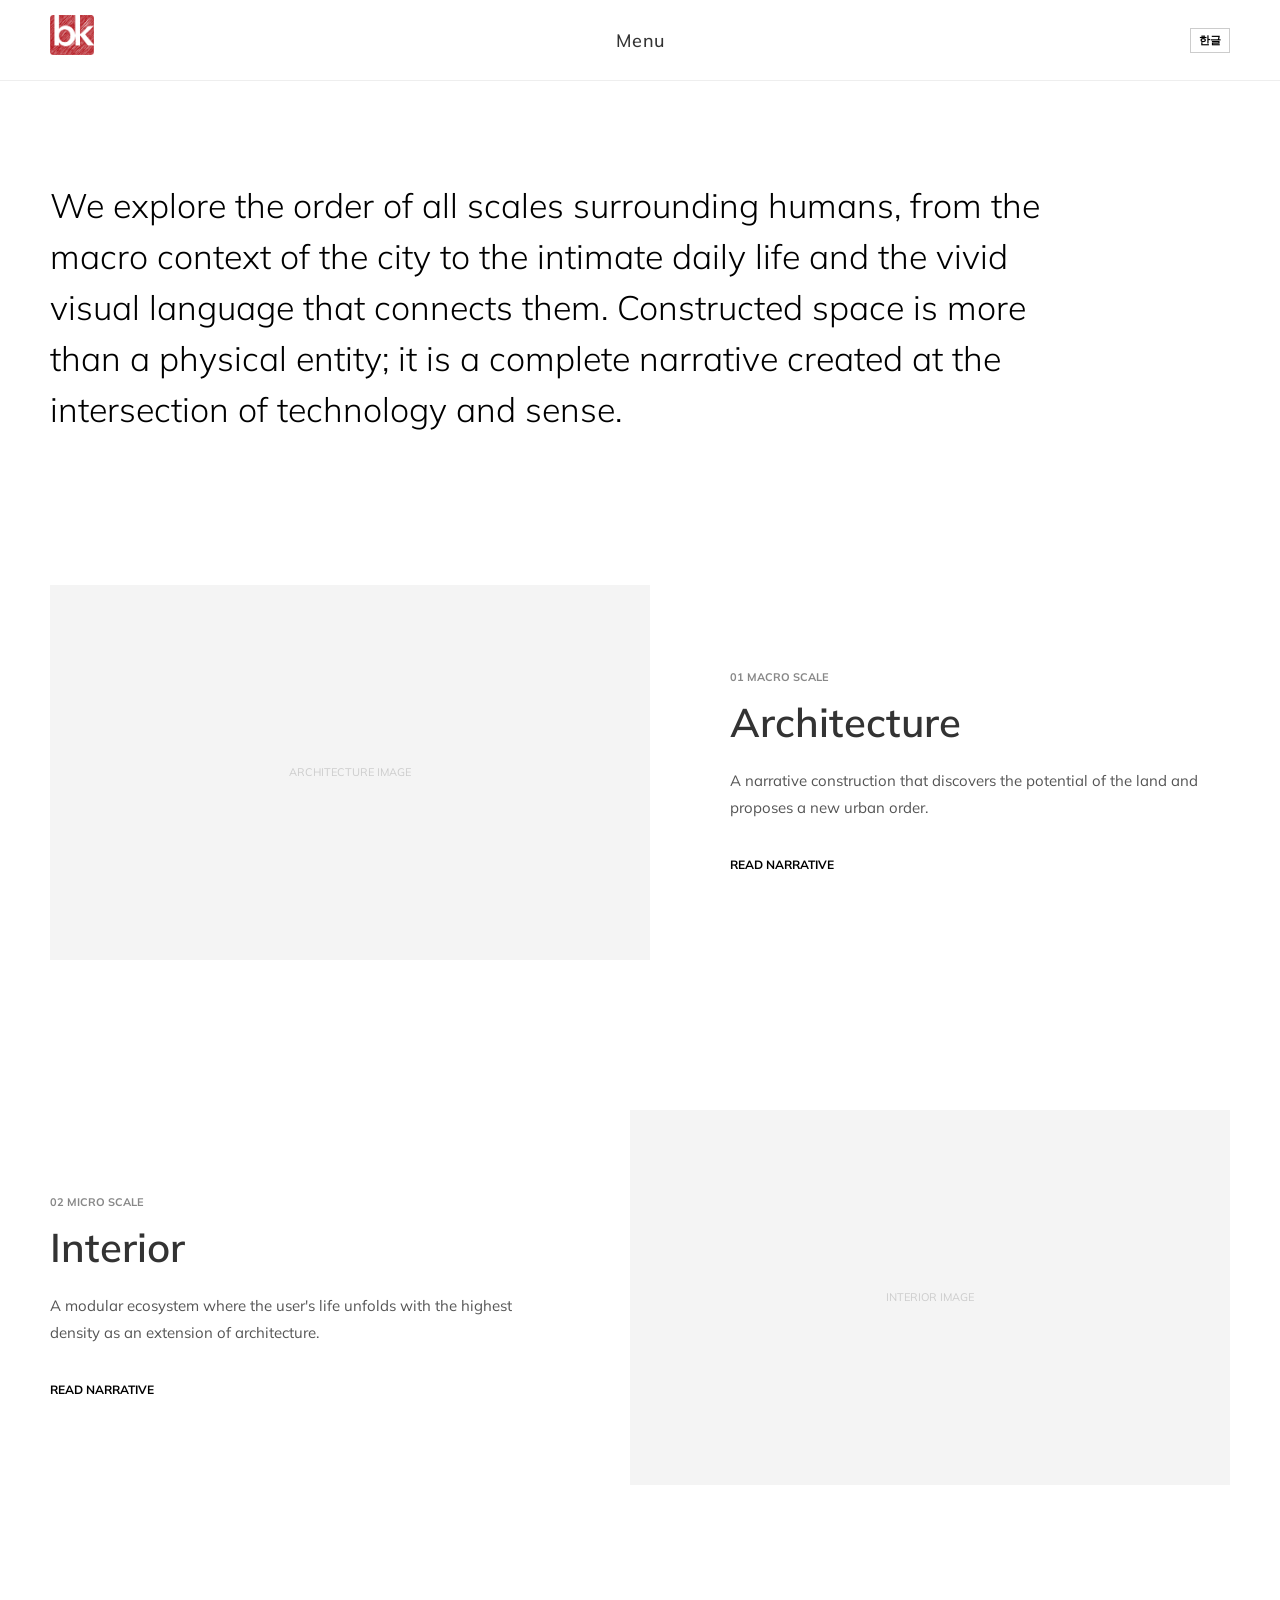
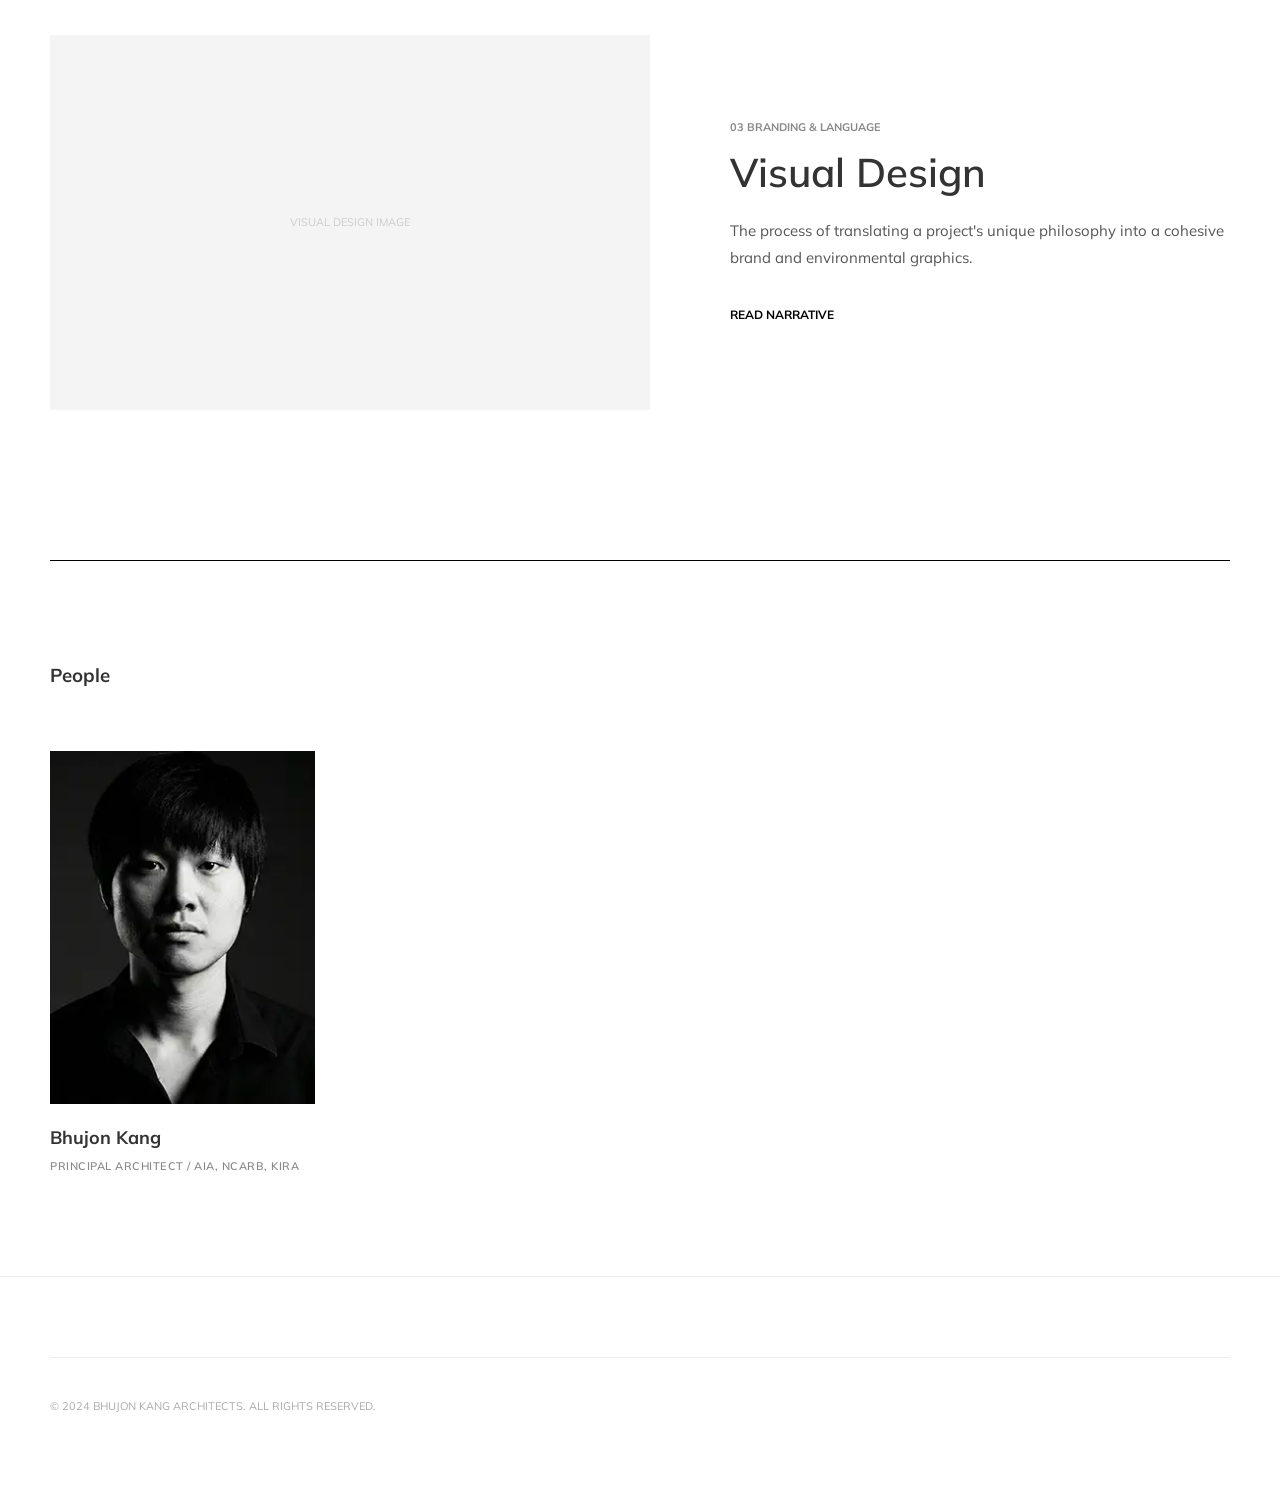
==== about.html @ 1176622e "웹사이트 내용들" ====
<!DOCTYPE html>
<html lang="ko">
<head>
    <meta charset="UTF-8">
    <meta name="viewport" content="width=device-width, initial-scale=1.0">
    <title>About | Bhujon Kang Architects</title>
    
    <link href="https://fonts.googleapis.com/css2?family=Noto+Sans+KR:wght@100..900&display=swap" rel="stylesheet">
    <link rel="preconnect" href="https://fonts.googleapis.com">
    <link rel="preconnect" href="https://fonts.gstatic.com" crossorigin>
    <link href="https://fonts.googleapis.com/css2?family=Mulish:wght@300;400;600;700&display=swap" rel="stylesheet">
    
    <link rel="icon" href="favicon.png" type="image/png"> 
    <link href="https://unpkg.com/aos@2.3.1/dist/aos.css" rel="stylesheet">
    <link rel="stylesheet" href="style.css">

    <style>
        /* 언어 설정 */
        .ko { display: none !important; }
        .en { display: inline-block !important; }
        body.kor-mode .ko { display: inline-block !important; }
        body.kor-mode .en { display: none !important; }

        .about-container {
            max-width: 1400px;
            margin: 0 auto;
            padding: 180px 50px 100px;
        }

        /* 1) 괄호 내용이 제거된 메인 선언 */
        .integrated-manifesto {
            margin-bottom: 150px;
            max-width: 1000px;
        }
        .manifesto-body {
            font-size: 34px;
            line-height: 1.5;
            font-weight: 300;
            color: #000;
            word-break: keep-all;
        }

        /* 2) 지그재그 레이아웃 (기본 비율 유지) */
        .narrative-row {
            display: flex;
            align-items: center;
            gap: 80px;
            margin-bottom: 150px;
        }
        .narrative-row:nth-child(even) { flex-direction: row-reverse; }

        .text-col { flex: 1; }
        .image-col {
            flex: 1.2;
            background: #f4f4f4; 
            aspect-ratio: 16 / 10;
            display: flex;
            justify-content: center;
            align-items: center;
            overflow: hidden;
        }
        .image-col img { width: 100%; height: 100%; object-fit: cover; }
        
        .item-label { font-size: 11px; font-weight: 700; color: #888; margin-bottom: 15px; display: block; text-transform: uppercase; }
        .item-title { font-size: 40px; font-weight: 600; margin-bottom: 25px; line-height: 1; }
        .item-desc { font-size: 15px; line-height: 1.8; color: #555; margin-bottom: 30px; }
        .item-more { font-size: 12px; font-weight: 700; text-decoration: underline; text-transform: uppercase; color: #000; }

        /* 3) People 섹션 설정 */
        .people-section {
            border-top: 1px solid #000;
            padding-top: 100px;
            margin-top: 100px;
        }
        #people-simple-grid {
            display: grid;
            grid-template-columns: repeat(4, 1fr);
            gap: 40px;
        }
        .person-simple-card { text-align: left; }
        .person-img-box { width: 100%; aspect-ratio: 3/4; background: #f4f4f4; margin-bottom: 20px; overflow: hidden; }
        .person-img-box img { width: 100%; height: 100%; object-fit: cover; }
        .person-name { font-size: 18px; font-weight: 700; margin-bottom: 5px; }
        .person-pos { font-size: 11px; color: #888; font-weight: 600; text-transform: uppercase; letter-spacing: 0.5px; }

        /* 반응형 설정 */
        @media (max-width: 1024px) {
            /* 태블릿 사이즈 이하에서 People 섹션 숨김 */
            .people-section { display: none !important; }
            
            .narrative-row, .narrative-row:nth-child(even) { flex-direction: column; gap: 40px; }
            .image-col { width: 100%; flex: none; aspect-ratio: 16 / 9; }
            .manifesto-body { font-size: 26px; }
        }
    </style>
</head>
<body class="kor-mode">

    <header>
        <div class="logo"><a href="index.html"><img src="logo.png" alt="BK Architects"></a></div>
        <button id="menu-btn" onclick="toggleMenu()"><span class="ko">메뉴</span><span class="en">Menu</span></button>
        <div class="right-control"><button id="header-lang-btn" onclick="toggleLanguage()">한글</button></div>
    </header>
    
    <div id="fullscreen-menu" class="menu-overlay">
        <button class="close-btn" onclick="toggleMenu()"><span class="ko">닫기</span><span class="en">close</span></button>
        <nav>
            <ul>
                <li><a href="about.html" onclick="toggleMenu()"><span class="ko">소개</span><span class="en">About</span></a></li>
                <li><a href="projects.html" onclick="toggleMenu()"><span class="ko">프로젝트</span><span class="en">Projects</span></a></li>
                <li><a href="news.html" onclick="toggleMenu()"><span class="ko">소식</span><span class="en">News</span></a></li>
                <li><a href="contact.html" onclick="toggleMenu()"><span class="ko">연락처</span><span class="en">Contact</span></a></li>
            </ul>
        </nav>
    </div>

    <main class="about-container">
        <section class="integrated-manifesto" data-aos="fade-up">
            <div class="manifesto-body">
                <span class="ko">
                    우리는 거시적인 도시의 맥락에서부터 일상의 내밀한 삶, 그리고 이들을 잇는 선명한 시각적 언어에 이르기까지, 인간을 둘러싼 모든 스케일의 질서를 탐구합니다. 구축된 공간은 단순한 물리적 실체를 넘어, 기술과 감각이 교차하며 만들어내는 하나의 완결된 서사가 됩니다.
                </span>
                <span class="en">
                    We explore the order of all scales surrounding humans, from the macro context of the city to the intimate daily life and the vivid visual language that connects them. Constructed space is more than a physical entity; it is a complete narrative created at the intersection of technology and sense.
                </span>
            </div>
        </section>

        <section class="narrative-row" data-aos="fade-up">
            <div class="text-col">
                <span class="item-label">01 Macro Scale</span>
                <h2 class="item-title">Architecture</h2>
                <p class="item-desc">
                    <span class="ko">땅이 품고 있는 잠재력을 발견하고 도시의 새로운 질서를 제안하는 서사적 구축.</span>
                    <span class="en">A narrative construction that discovers the potential of the land and proposes a new urban order.</span>
                </p>
                <a href="architecture.html" class="item-more">
                    <span class="ko">내용 보기</span><span class="en">Read Narrative</span>
                </a>
            </div>
            <div class="image-col">
                <p style="color:#ccc; font-size:11px;">ARCHITECTURE IMAGE</p>
            </div>
        </section>

        <section class="narrative-row" data-aos="fade-up">
            <div class="text-col">
                <span class="item-label">02 Micro Scale</span>
                <h2 class="item-title">Interior</h2>
                <p class="item-desc">
                    <span class="ko">건축의 연장선상에서 사용자의 삶이 가장 밀도 있게 펼쳐지는 모듈화된 생태계.</span>
                    <span class="en">A modular ecosystem where the user's life unfolds with the highest density as an extension of architecture.</span>
                </p>
                <a href="interior.html" class="item-more">
                    <span class="ko">내용 보기</span><span class="en">Read Narrative</span>
                </a>
            </div>
            <div class="image-col">
                <p style="color:#ccc; font-size:11px;">INTERIOR IMAGE</p>
            </div>
        </section>

        <section class="narrative-row" data-aos="fade-up">
            <div class="text-col">
                <span class="item-label">03 Branding & Language</span>
                <h2 class="item-title">Visual Design</h2>
                <p class="item-desc">
                    <span class="ko">프로젝트가 지닌 고유한 철학을 응집된 브랜드와 환경 그래픽으로 번역하는 과정.</span>
                    <span class="en">The process of translating a project's unique philosophy into a cohesive brand and environmental graphics.</span>
                </p>
                <a href="visual.html" class="item-more">
                    <span class="ko">내용 보기</span><span class="en">Read Narrative</span>
                </a>
            </div>
            <div class="image-col">
                <p style="color:#ccc; font-size:11px;">VISUAL DESIGN IMAGE</p>
            </div>
        </section>

        <section class="people-section">
            <h3 class="view-title-xl" style="margin-bottom: 60px; padding-left: 0;">People</h3>
            <div id="people-simple-grid">
                </div>
        </section>
    </main>

    <footer class="footer-section">
        <div class="footer-common">
            <p class="copyright">© 2024 Bhujon Kang Architects. All Rights Reserved.</p>
        </div>
    </footer>

    <script src="https://unpkg.com/aos@2.3.1/dist/aos.js"></script>
    <script>AOS.init({ duration: 1200, once: true });</script>
    <script src="data.js"></script>
    <script src="script.js"></script>
    <script>
        function renderSimplePeople() {
            const container = document.getElementById('people-simple-grid');
            if (!container || typeof PeopleData === 'undefined') return;

            Object.keys(PeopleData).forEach(id => {
                const p = PeopleData[id];
                const card = document.createElement('div');
                card.className = 'person-simple-card';
                card.setAttribute('data-aos', 'fade-up');

                card.innerHTML = `
                    <div class="person-img-box">
                        <img src="${p.image}" alt="${p.name.en}">
                    </div>
                    <div class="person-name">
                        <span class="ko">${p.name.ko}</span><span class="en">${p.name.en}</span>
                    </div>
                    <div class="person-pos">
                        ${p.position.en} / ${p.qualification.en}
                    </div>
                `;
                container.appendChild(card);
            });
        }
        document.addEventListener('DOMContentLoaded', renderSimplePeople);
    </script>
</body>
</html>
---- style.css ----
/* ========================================= */
/* 1. 기본 설정 및 폰트 (Base & Fonts) */
/* ========================================= */
* { margin: 0; padding: 0; box-sizing: border-box; }

/* 폰트: 나눔스퀘어 적용 */
/* [수정] 영문 폰트를 Mulish로 변경 */
.en { 
    font-family: 'Mulish', sans-serif; 
    display: inline-block; 
}

body { 
    font-family: 'Mulish', 'NanumSquare', sans-serif; 
    color: #333; 
    background-color: #ffffff;
    line-height: 1.6; 
    overflow-x: hidden; 
}
.ko { font-family: 'NanumSquare', sans-serif; display: none; } 

/* 언어 전환 로직 */
body.kor-mode .en { display: none; }
body.kor-mode .ko { display: inline-block; }
body.kor-mode h1 .ko, body.kor-mode h2 .ko, 
body.kor-mode p .ko, body.kor-mode div .ko, 
body.kor-mode span .ko, body.kor-mode li .ko { display: block; }
body.kor-mode span.ko { display: inline; }

a { text-decoration: none; color: inherit; }
button { font-family: inherit; }


/* ========================================= */
/* 2. 헤더 및 네비게이션 (Header & Nav) */
/* ========================================= */
header { 
    display: flex; justify-content: space-between; align-items: center; 
    padding: 15px 50px; 
    position: fixed; width: 100%; top: 0; 
    background: rgba(255, 255, 255, 0.95); 
    z-index: 1000; 
    border-bottom: 1px solid #eee; 
}

.logo a { display: block; height: 50px; }
.logo img { height: 80%; width: auto; display: block; }

#menu-btn { 
    position: absolute; left: 50%; transform: translateX(-50%); 
    background: none; border: none; cursor: pointer; 
    font-size: 18px; font-weight: 500; 
    color: #333; letter-spacing: 0.5px; 
    transition: opacity 0.3s; 
}
#menu-btn:hover { opacity: 0.6; }

.right-control { display: flex; align-items: center; }
#header-lang-btn { 
    border: 1px solid #ccc; background: none; 
    padding: 4px 8px; cursor: pointer; 
    font-size: 11px; font-weight: bold; 
    transition: 0.3s; 
    min-width: 40px; text-align: center;
}
#header-lang-btn:hover { background: #333; color: white; border-color: #333; }

/* 메뉴 팝업 */
.menu-overlay { 
    position: fixed; top: 0; left: 0; width: 100%; height: 100vh; 
    background: rgba(255, 255, 255, 0.98); 
    z-index: 2000; 
    display: flex; flex-direction: column; 
    justify-content: flex-start; align-items: center; 
    padding-top: 150px; 
    opacity: 0; visibility: hidden; 
    transform: translateY(-20px); 
    transition: all 0.4s ease-in-out; 
    pointer-events: none; 
}
.menu-overlay.active { opacity: 1; visibility: visible; transform: translateY(0); pointer-events: auto; }

.menu-overlay nav ul { list-style: none; text-align: center; display: flex; flex-direction: column; gap: 25px; } 
.menu-overlay nav a { 
    font-size: 21px; font-weight: 400; color: #444; 
    letter-spacing: 2px; text-transform: uppercase; 
    transition: color 0.3s; 
}
.menu-overlay nav a:hover { color: #000; font-weight: 600; }

.close-btn { 
    margin-bottom: 40px; border: none; background: none; cursor: pointer; 
    font-size: 21px; color: #333; letter-spacing: 0.5px; 
}
.close-btn:hover { opacity: 0.6; }

/* 메뉴 검색창 */
#search-input { 
    margin-top: 40px; 
    width: 300px; 
    background: transparent; 
    border: none; 
    border-bottom: 1px solid #333; 
    padding: 10px; 
    text-align: center; 
    font-family: inherit; 
    font-size: 16px; 
    color: #333; 
    outline: none; 
    border-radius: 0; 
}
#search-input::placeholder { color: #aaa; }

/* 검색 결과 컨테이너 */
#menu-search-results {
    width: 300px; max-height: 300px; overflow-y: auto;
    margin-top: 20px; text-align: left;
    -ms-overflow-style: none; scrollbar-width: none; 
}
#menu-search-results::-webkit-scrollbar { display: none; }

.menu-result-item {
    display: block; padding: 12px 0; border-bottom: 1px solid #eee;
    transition: opacity 0.3s; cursor: pointer;
}
.menu-result-item:hover { opacity: 0.6; }
.menu-result-title { font-size: 16px; font-weight: 500; color: #000; margin-bottom: 4px; display: block; }
.menu-result-sub { font-size: 13px; color: #888; display: block; }


/* ========================================= */
/* 3. 메인 (Index) - PC 버전 스타일 */
/* ========================================= */
.hero-swiper-container { 
    width: 100%; min-height: 100vh; 
    display: flex; flex-direction: column; 
    justify-content: flex-start; align-items: center; 
    background: #fff; overflow: hidden; 
    padding-top: 120px; 
}

.selected-project-title {
    width: 100%; padding-left: 50px; margin-bottom: 50px; 
    text-align: left; font-size: 50px; font-weight: 200; 
    color: #000; line-height: 1.3; z-index: 10;
}
.selected-project-title .ko { font-weight: 200; }

/* [Main Swiper] Coverflow Style */
.mainSwiper { width: 100%; padding-top: 0; padding-bottom: 10px; }
.mainSwiper .swiper-slide { 
    background-position: center; background-size: cover; 
    width: 65vw !important; aspect-ratio: 4 / 3; height: auto; 
    display: flex; flex-direction: column; align-items: center; justify-content: flex-start;
    opacity: 0.2; transition: all 1s ease; 
}
.mainSwiper .swiper-slide-active { 
    z-index: 10; opacity: 1; transform: scale(1); 
}

.mainSwiper .img-box { 
    width: 100%; height: 85%; overflow: hidden; 
    box-shadow: 0 10px 20px rgba(0,0,0,0.1); display: block;
}
.mainSwiper img { display: block; width: 100%; height: 100%; object-fit: cover; }

/* [News Swiper] Flat Style */
.newsSwiper { width: 100%; padding-left: 50px; padding-right: 50px; }
.newsSwiper .swiper-slide { width: auto !important; opacity: 1; }
.newsSwiper .img-box { width: 300px; height: 150px; overflow: hidden; display: block; }
.newsSwiper img { width: 100%; height: 100%; object-fit: cover; }

/* 공통 텍스트 */
.slide-text { width: 100%; height: 15%; text-align: center; margin-top: 15px; }
.slide-title { font-size: 20px; color: #000; font-weight: 500; margin-bottom: 4px; line-height: 1.2; }
.slide-subtitle { font-size: 16px; color: #686868; font-weight: 200; letter-spacing: 1px;  }

.latest-news-title {
    width: 100%; padding-left: 50px; margin-top: 80px; margin-bottom: 20px;
    font-size: 14px; font-weight: 400; color: #000; text-transform: uppercase; letter-spacing: 1px;
}


/* ========================================= */
/* 4. 프로젝트/뉴스 페이지 (Grid & List) */
/* ========================================= */
.projects-container { 
    padding-top: 120px; padding-bottom: 100px; padding-left: 0; padding-right: 0;
    max-width: 100%; margin: 0 auto; 
}
.news-width-limit { width: 75%; margin: 0 auto; padding-left: 0; padding-right: 0; }

.projects-controls { 
    padding: 0 50px 20px 50px; display: flex; justify-content: space-between; align-items: center; 
    margin-bottom: 60px; border-bottom: 1px solid #eee; 
}
.view-toggles { display: flex; gap: 20px; }
.view-btn { 
    background: none; border: none; cursor: pointer; 
    font-size: 14px; font-weight: 500; color: #999; font-family: inherit; transition: color 0.3s; 
}
.view-btn.active { color: #000; font-weight: 500; border-bottom: 2px solid #000; }

.project-search { position: relative; }
#p-search-input, #n-search-input { 
    border: none; border-bottom: 1px solid #ccc; 
    padding: 5px 25px 5px 5px; font-size: 14px; width: 200px; 
    outline: none; font-family: inherit; 
}


/* [GRID VIEW] */
.project-grid { display: grid; grid-template-columns: repeat(3, 1fr); gap: 4px; padding: 0 4px; }
.grid-item { margin-bottom: 20px; cursor: pointer; }
.grid-item img { 
    width: 100%; aspect-ratio: 4/3; object-fit: cover; display: block; margin-bottom: 10px; 
    filter: grayscale(100%); transition: filter 0.3s, transform 0.5s; 
}
.grid-item:hover img { filter: grayscale(0%); transform: scale(1.05); }

.grid-info { text-align: left; }
.grid-title { font-size: 18px; font-weight: 700; color: #000; margin-bottom: 1px; line-height: 1.1; }
.grid-sub { font-size: 14px; color: #000; font-weight: 200; line-height: 1.2; } 
.grid-meta-row {
    display: flex; justify-content: space-between; align-items: center;
    margin-top: 5px; border-top: 1px solid #eee; 
    padding-top: 2px; padding-right: 20px; 
}


/* [LIST VIEW] */
.project-list { display: flex; flex-direction: column; gap: 0; }
.list-item {
    display: grid; grid-template-columns: 1.5fr 2fr 0.8fr 0.5fr 1fr; 
    gap: 20px; padding: 12px 10px; align-items: center; position: relative;
    cursor: pointer; transition: background 0.3s, transform 0.3s; text-align: left;
}
.list-item:hover { background: #fff; transform: translateX(10px); }
.list-item::after {
    content: ''; position: absolute; bottom: 0; left: 0; width: 100%; height: 1px; background: #ccc;
}


/* 5. PC vs Mobile 화면 분기 로직 */
/* ========================================= */
.mobile-only { display: none !important; }
.desktop-only { display: flex !important; flex-direction: column; }

@media (max-width: 768px) {
    .desktop-only { display: none !important; }
    .mobile-only { display: block !important; }
    /* 핸드폰 모드에서 프로젝트 검색창 제거 */
    .project-search { display: none !important; }
    .list-header, .list-item { font-size: 70% !important; gap: 8px !important; }
    header { padding: 10px 20px; }
    .project-grid { grid-template-columns: 1fr; } 
    .projects-container { padding: 100px 0; }
    .news-width-limit { width: 100%; padding: 0 20px; }
    
    /* === INSERT THE NEW SCRIPT HERE === */
}

/* Selected 타이틀 및 컨테이너 위치 정의 */
    .mobile-project-container {
        padding-top: 100px; /* 고정 헤더에 가려지지 않도록 상단 여백 추가 */
        width: 100%;
    }
    .mobile-title {
        padding-left: 20px; /* 왼쪽 여백 */
        margin-bottom: 30px; /* 아래 프로젝트 리스트와의 간격 */
        font-size: 28px; /* 모바일 적정 글자 크기 */
        font-weight: 200;
    }

    /* 2. Mobile Project List (The #home-mobile list in index.html) */
    .mobile-project-item {
        width: 100%;
        margin-bottom: 50px;
        padding: 0 20px;
        font-size: 12px;
    }
    .mobile-project-item img {
        width: 100% !important; /* Ensures the images fill the container width */
        height: auto;
        display: block;
        object-fit: cover;
    }
    .mobile-title {
        padding-left: 20px;
        margin-bottom: 30px;
        font-size: 32px;
        font-weight: 700;
    }



/* ========================================= */
/* 6. [수정됨] 푸터 섹션 (Footer Section) */
/* ========================================= */
.footer-section { 
    background: #fff; /* 배경색을 밝은 톤으로 변경하여 건축적 느낌 강화 */
    color: #333; 
    padding: 80px 50px; 
    text-align: left; 
    border-top: 1px solid #eee;
}

/* 두 사무소 정보를 담는 컨테이너 */
.footer-container {
    display: flex;
    justify-content: space-between;
    flex-wrap: wrap;
    gap: 40px;
    max-width: 100%;
    margin-bottom: 60px;
}

/* 개별 사무소 정보 컬럼 */
.footer-office-info {
    flex: 1;
    min-width: 300px;
}

.footer-office-info h4 {
    font-size: 14px;
    font-weight: 700;
    margin-bottom: 20px;
    text-transform: uppercase;
    letter-spacing: 1px;
    color: #000;
}

.footer-office-info p {
    font-size: 13px;
    line-height: 1.8;
    margin-bottom: 5px;
    color: #666;
}

.footer-office-info a:hover {
    text-decoration: underline;
}

/* 공통 정보 하단 영역 (이메일, 인스타그램, 카피라이트) */
.footer-common {
    display: flex;
    justify-content: space-between;
    align-items: flex-end;
    padding-top: 40px;
    border-top: 1px solid #eee;
}

.footer-contact-links p {
    font-size: 14px;
    font-weight: 700;
    margin-bottom: 10px;
}

.instagram-link {
    display: inline-block;
    font-size: 13px;
    font-weight: 700;
    text-decoration: underline;
    text-transform: uppercase;
    letter-spacing: 1px;
    color: #000;
    transition: opacity 0.3s;
}
.instagram-link:hover { opacity: 0.6; }

.copyright {
    font-size: 11px;
    color: #aaa;
    text-transform: uppercase;
}

/* 푸터 모바일 대응 */
@media (max-width: 768px) {
    .footer-section { padding: 60px 20px; }
    .footer-container { flex-direction: column; gap: 40px; margin-bottom: 40px; }
    .footer-common { flex-direction: column; align-items: flex-start; gap: 30px; }
}


/* ========================================= */
/* 7. 애니메이션 및 기타 */
/* ========================================= */
.img-box img, .grid-item img, .swiper-slide img { transition: transform 0.5s ease; }
.img-box:hover img, .grid-item:hover img { transform: scale(1.05); }
button { transition: all 0.3s ease; }


/* ========================================= */
/* 8. Design Principles 섹션 스타일 */
/* ========================================= */
.design-principles-section {
    width: 100%; margin-top: 20px; margin-bottom: 50px; 
    display: flex; justify-content: flex-start; align-items: flex-start;
}
.dp-title-col { width: 50%; padding-left: 50px; }
.dp-title {
    font-size: 14px; font-weight: 400; color: #000; 
    text-transform: uppercase; letter-spacing: 1px;
    padding-top: 18px; 
}
.dp-list-col { width: 70%; display: flex; flex-direction: column; padding-right: 50px; }
.dp-item {
    display: block; width: 100%; font-size: 40px; color: #000; font-weight: 400; 
    border-bottom: 1px solid rgba(0, 0, 0, 0.5); padding: 15px 0; transition: color 0.3s ease;
}
.dp-item:hover { color: #b3b3b3; }

@media (max-width: 768px) {
    .design-principles-section { flex-direction: column; }
    .dp-title-col, .dp-list-col { width: 100%; padding-left: 20px; padding-right: 20px; }
    .dp-item { font-size: 24px; }
}

.video-container {
    position: relative;
    padding-bottom: 56.25%; /* 16:9 비율 */
    height: 0;
    overflow: hidden;
    margin-bottom: 20px;
}

.video-container iframe {
    position: absolute;
    top: 0;
    left: 0;
    width: 100%;
    height: 100%;
}



.section-header {
    display: flex;
    justify-content: space-between;
    align-items: flex-end;
    margin-bottom: 30px;
    border-bottom: 1px solid #000;
    padding-bottom: 15px;
}

.section-title {
    font-size: 18px;
    font-weight: 700;
    text-transform: uppercase;
    letter-spacing: 1px;
}

.insta-link {
    font-size: 13px;
    color: #888;
    text-decoration: none;
    transition: color 0.3s;
}

.insta-link:hover { color: #000; }
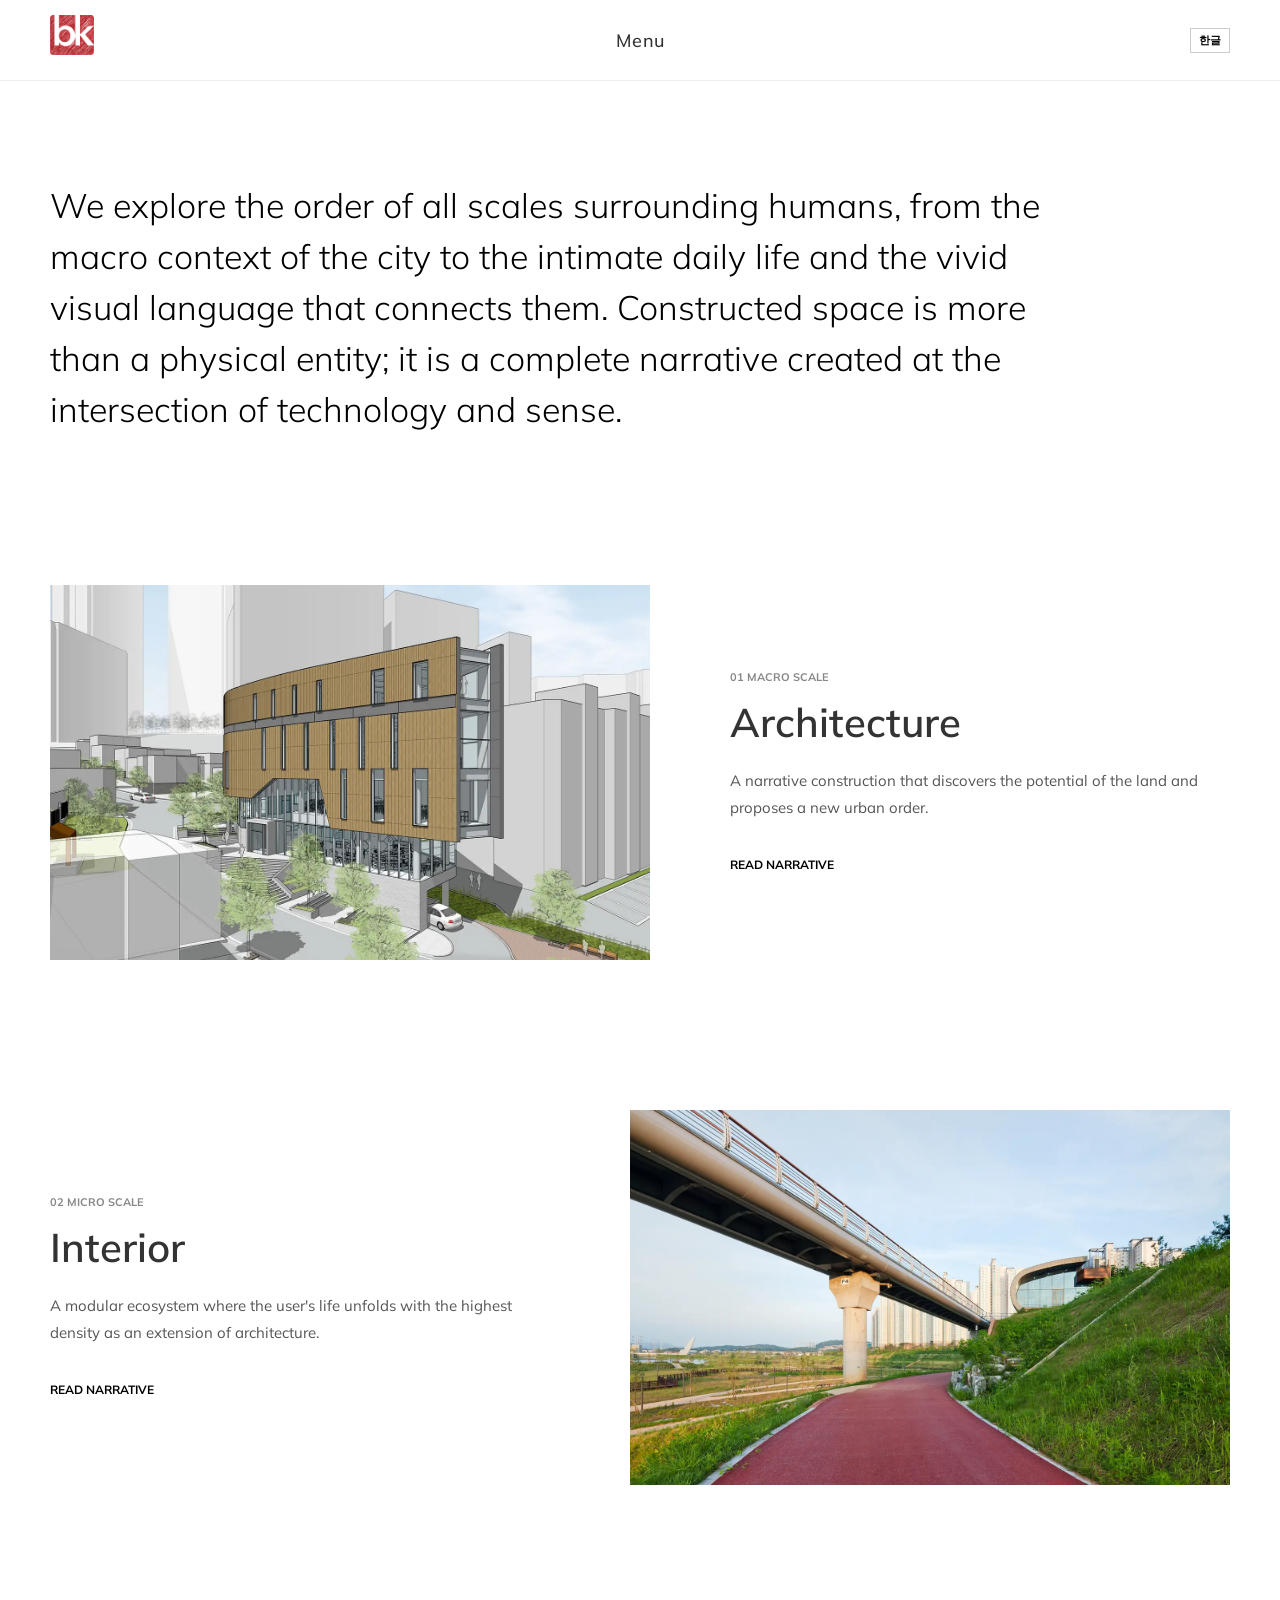
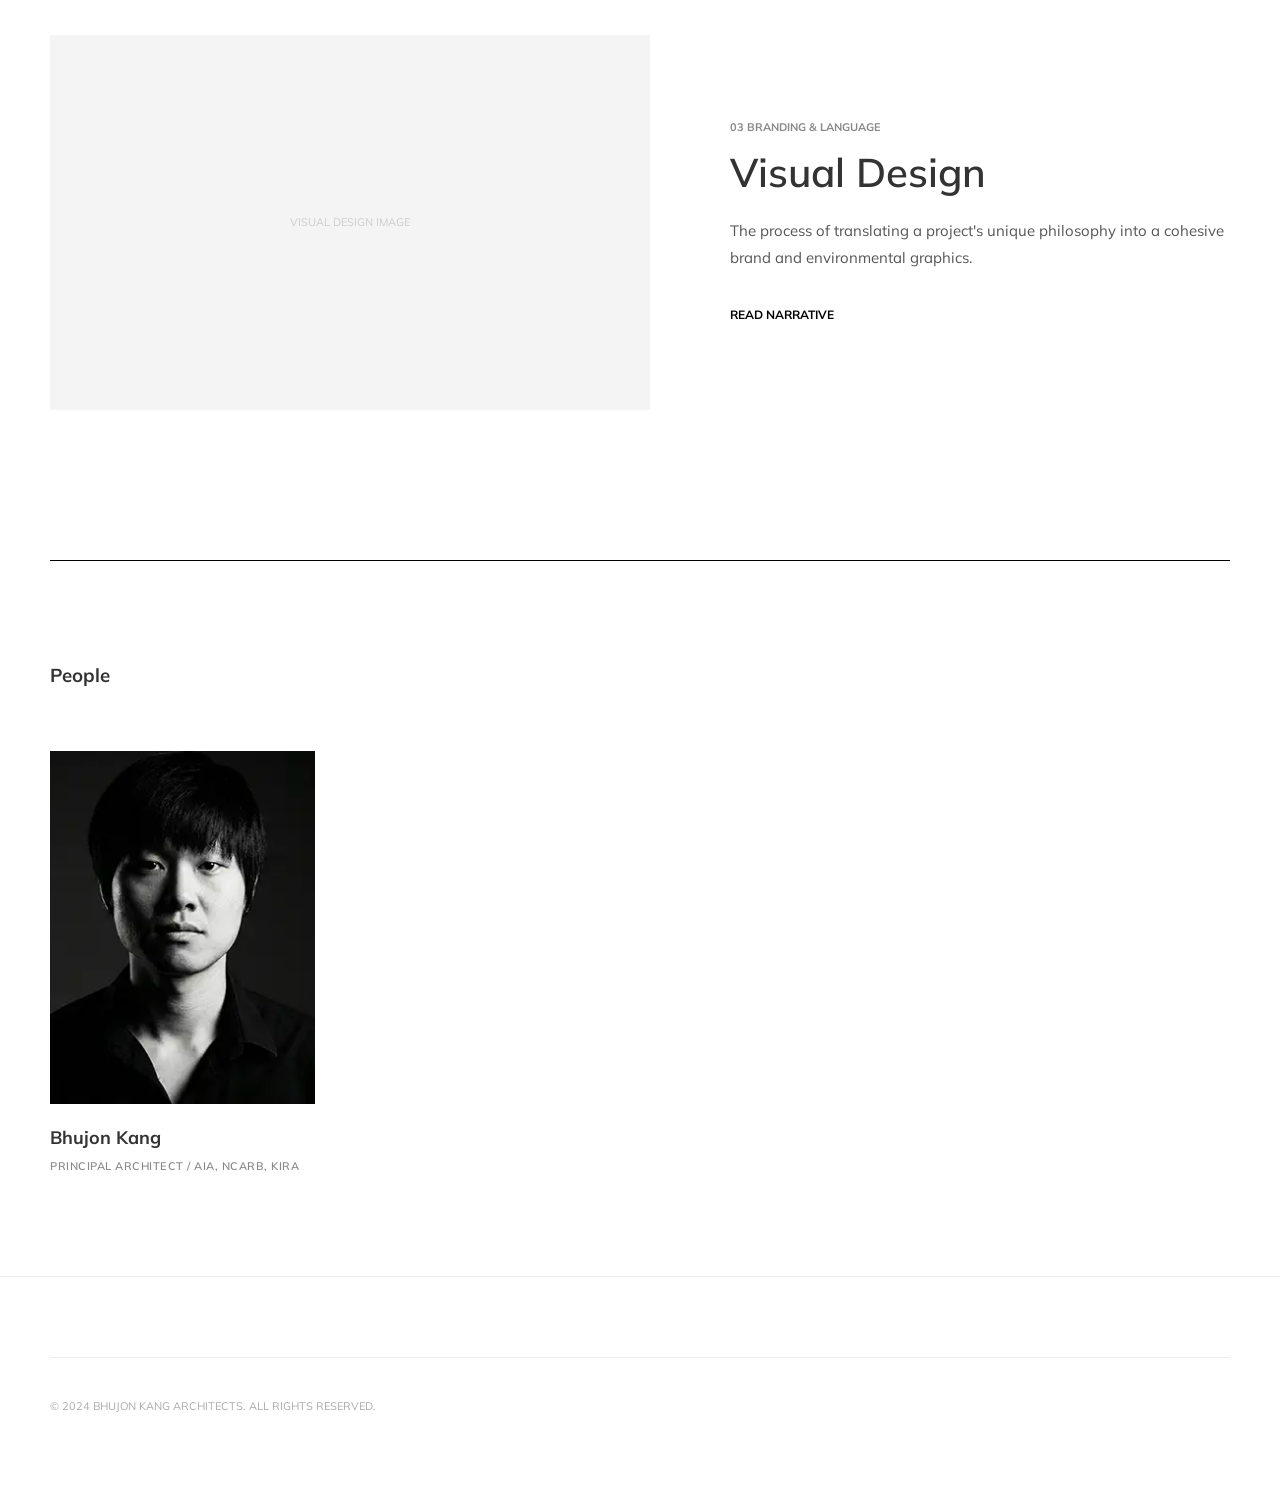
==== commit c03e4f4f: "Update about.html about update" ====
--- a/about.html
+++ b/about.html
@@ -108,7 +108,6 @@
             <ul>
                 <li><a href="about.html" onclick="toggleMenu()"><span class="ko">소개</span><span class="en">About</span></a></li>
                 <li><a href="projects.html" onclick="toggleMenu()"><span class="ko">프로젝트</span><span class="en">Projects</span></a></li>
-                <li><a href="news.html" onclick="toggleMenu()"><span class="ko">소식</span><span class="en">News</span></a></li>
                 <li><a href="contact.html" onclick="toggleMenu()"><span class="ko">연락처</span><span class="en">Contact</span></a></li>
             </ul>
         </nav>
@@ -139,7 +138,7 @@
                 </a>
             </div>
             <div class="image-col">
-                <p style="color:#ccc; font-size:11px;">ARCHITECTURE IMAGE</p>
+                <img src="images/11/01.webp" alt="Bhujon Kang Architecture">   
             </div>
         </section>
 
@@ -156,7 +155,7 @@
                 </a>
             </div>
             <div class="image-col">
-                <p style="color:#ccc; font-size:11px;">INTERIOR IMAGE</p>
+                <img src="images/02/14.webp" alt="Bhujon Kang Interior">   
             </div>
         </section>
 
@@ -222,4 +221,4 @@
         document.addEventListener('DOMContentLoaded', renderSimplePeople);
     </script>
 </body>
-</html>+</html>
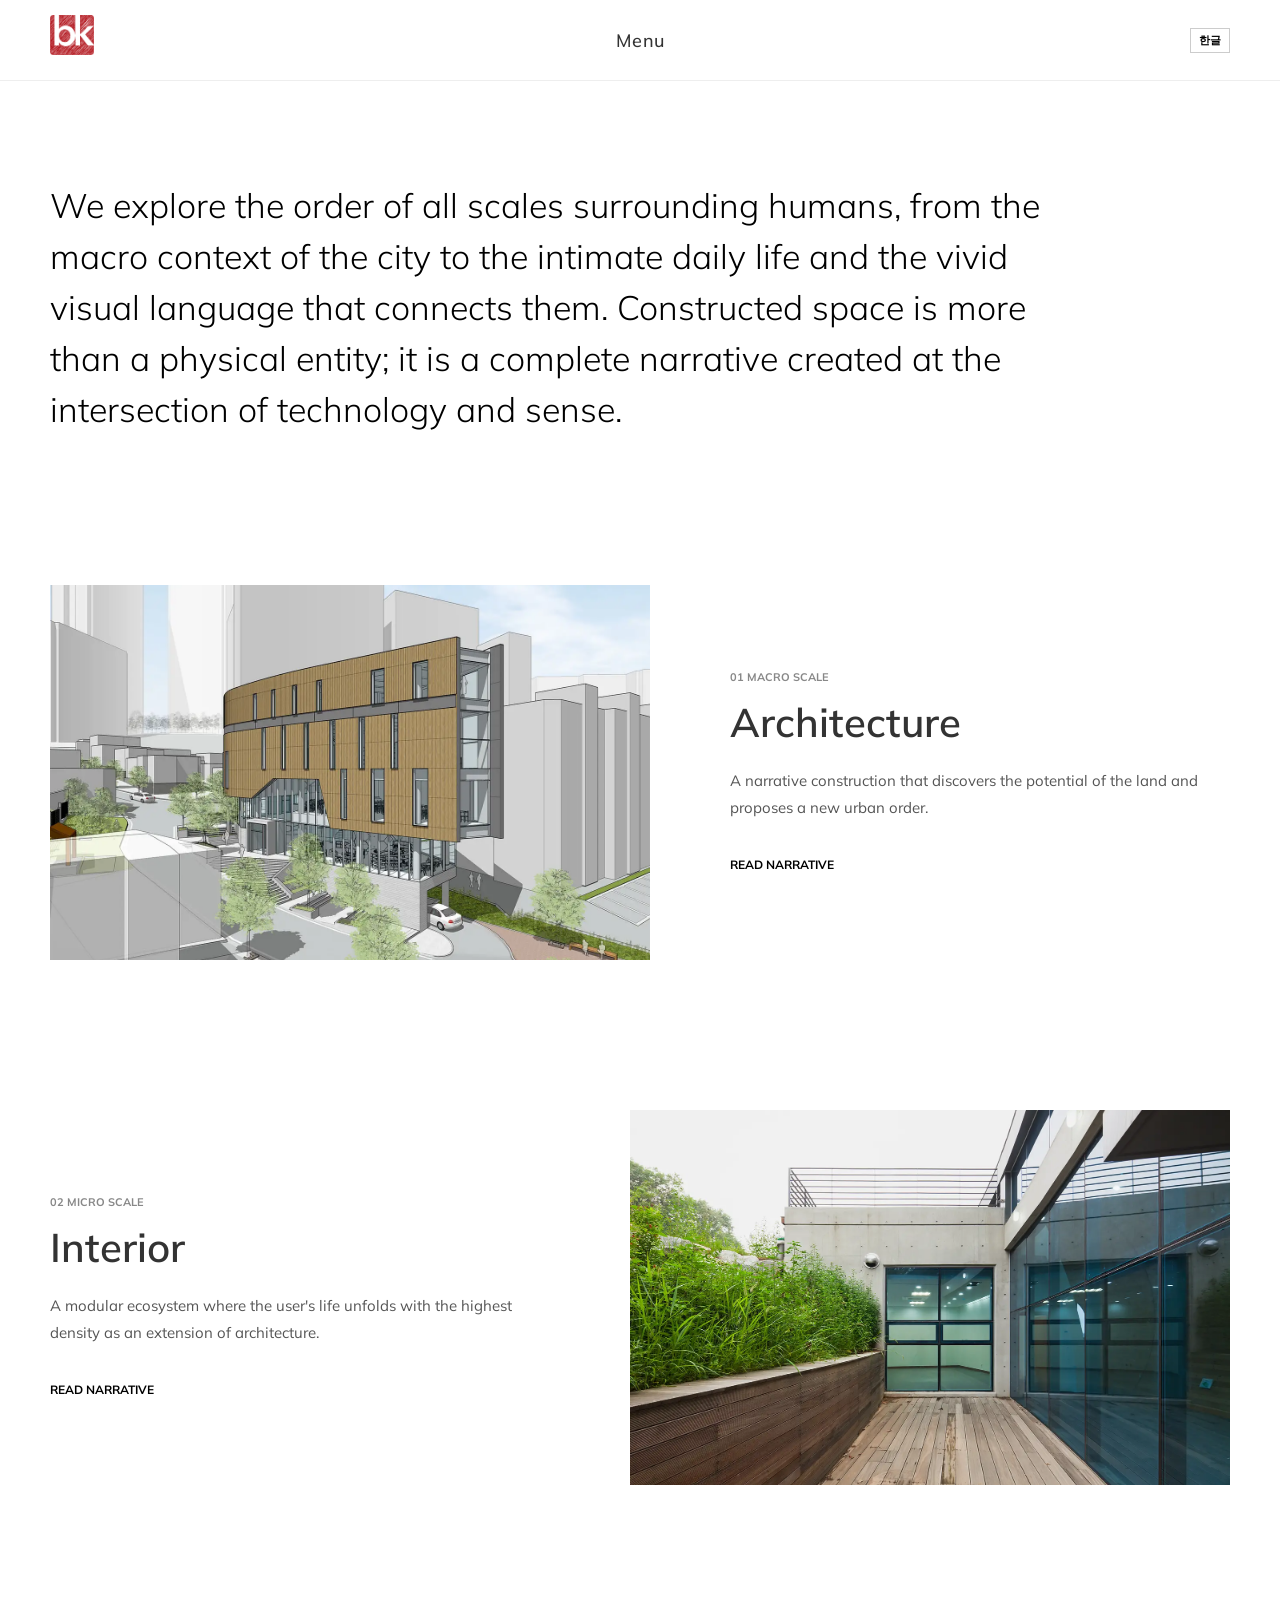
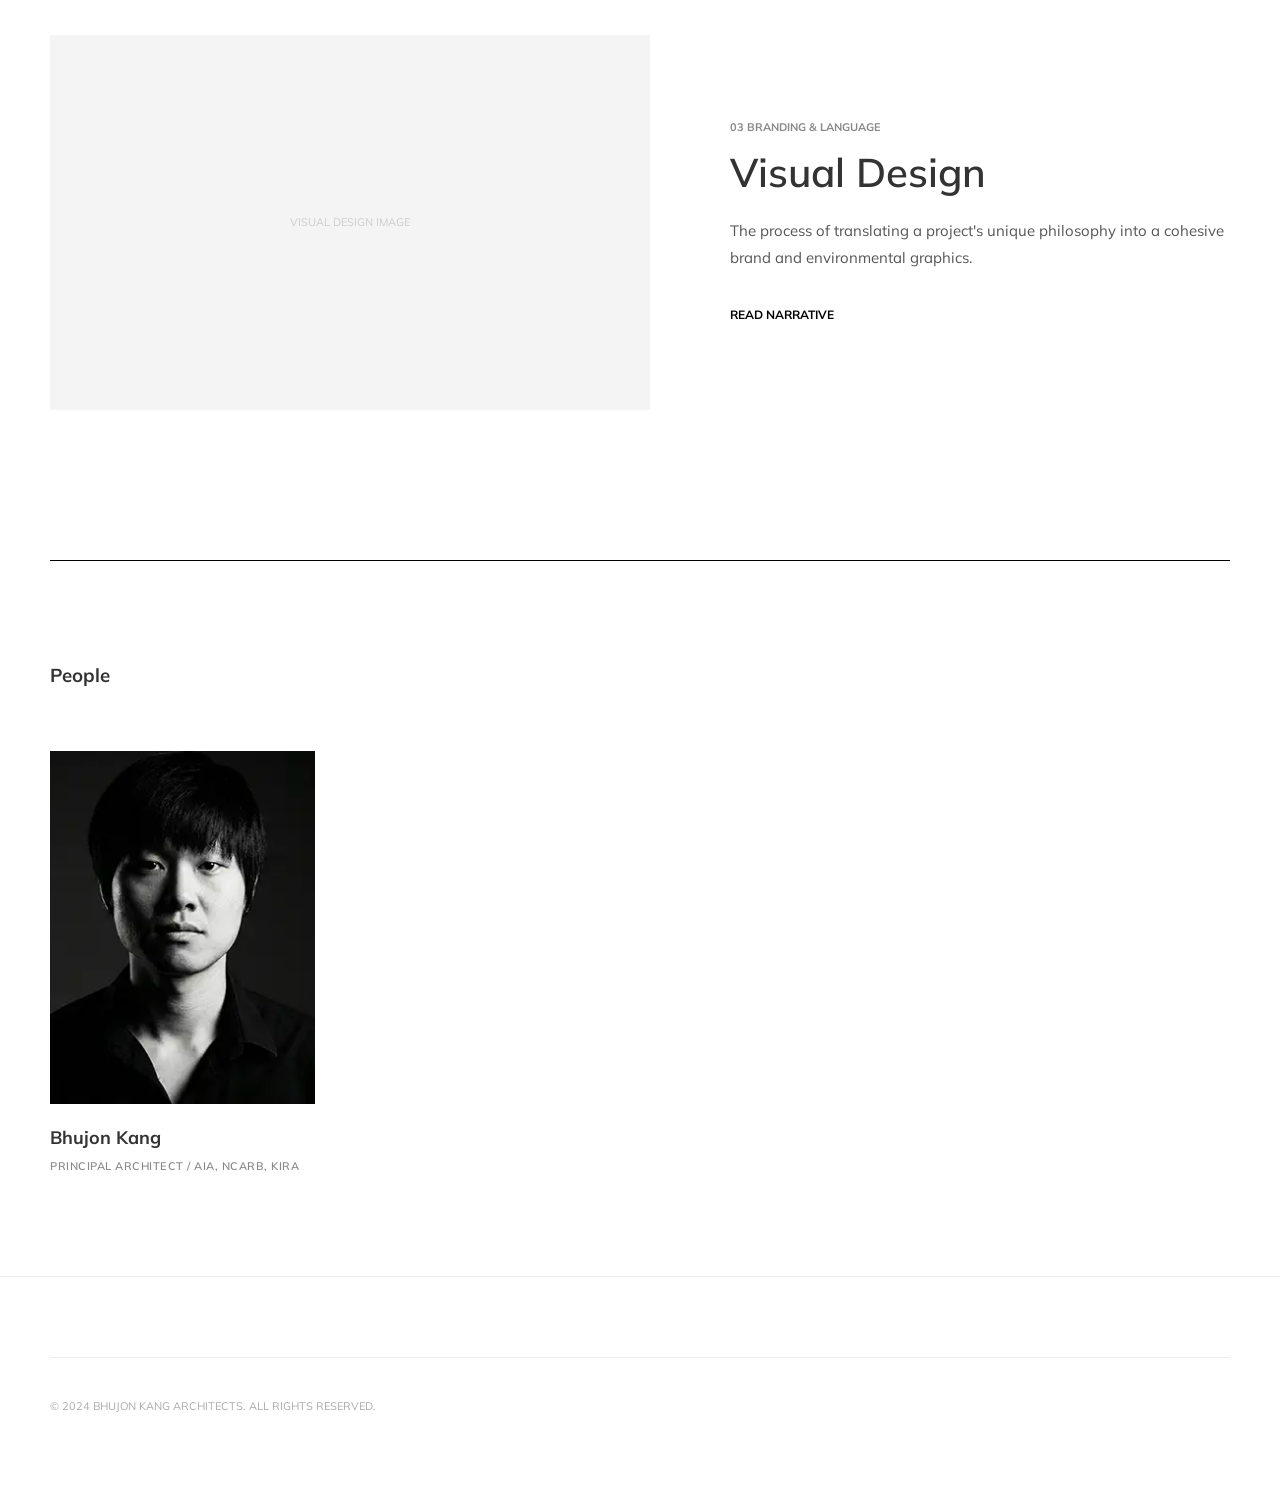
==== commit 2972ff8c: "Update about.html" ====
--- a/about.html
+++ b/about.html
@@ -155,7 +155,7 @@
                 </a>
             </div>
             <div class="image-col">
-                <img src="images/02/14.webp" alt="Bhujon Kang Interior">   
+                <img src="images/02/15.webp" alt="Bhujon Kang Interior">   
             </div>
         </section>
 
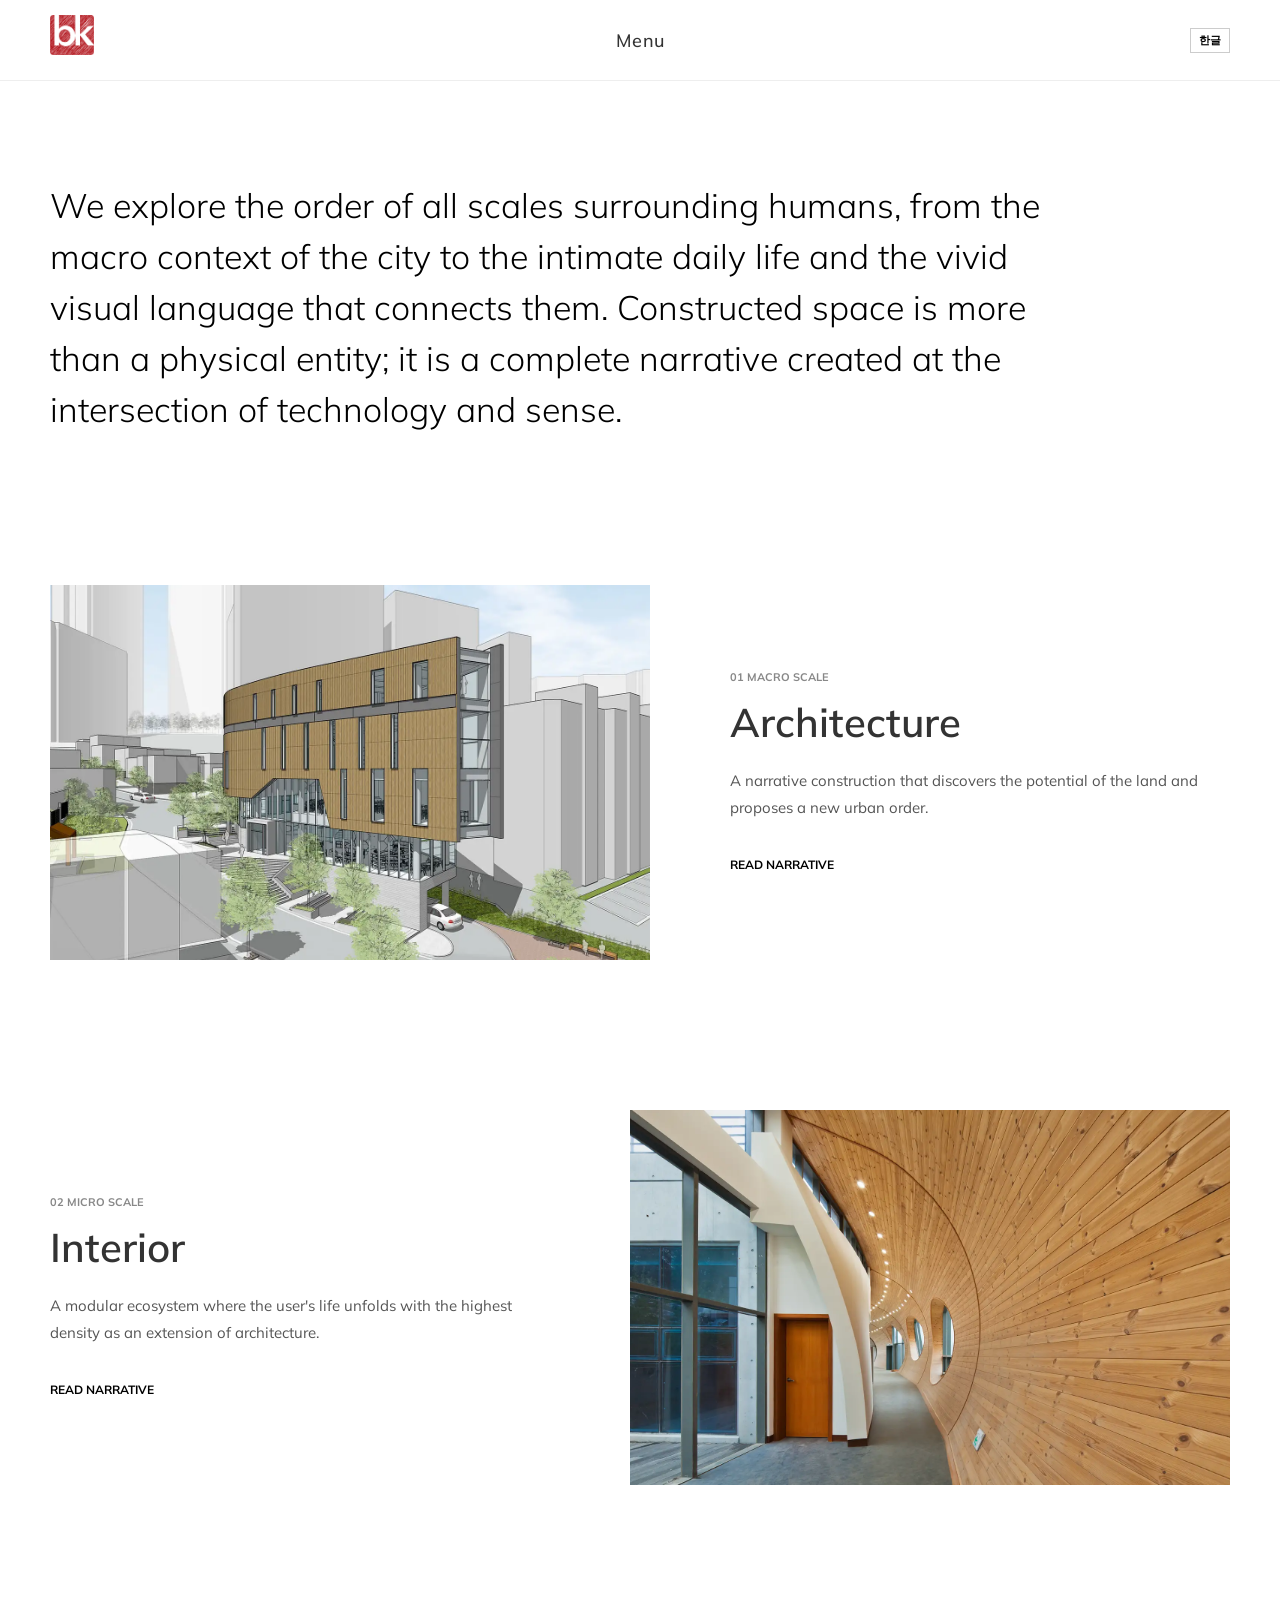
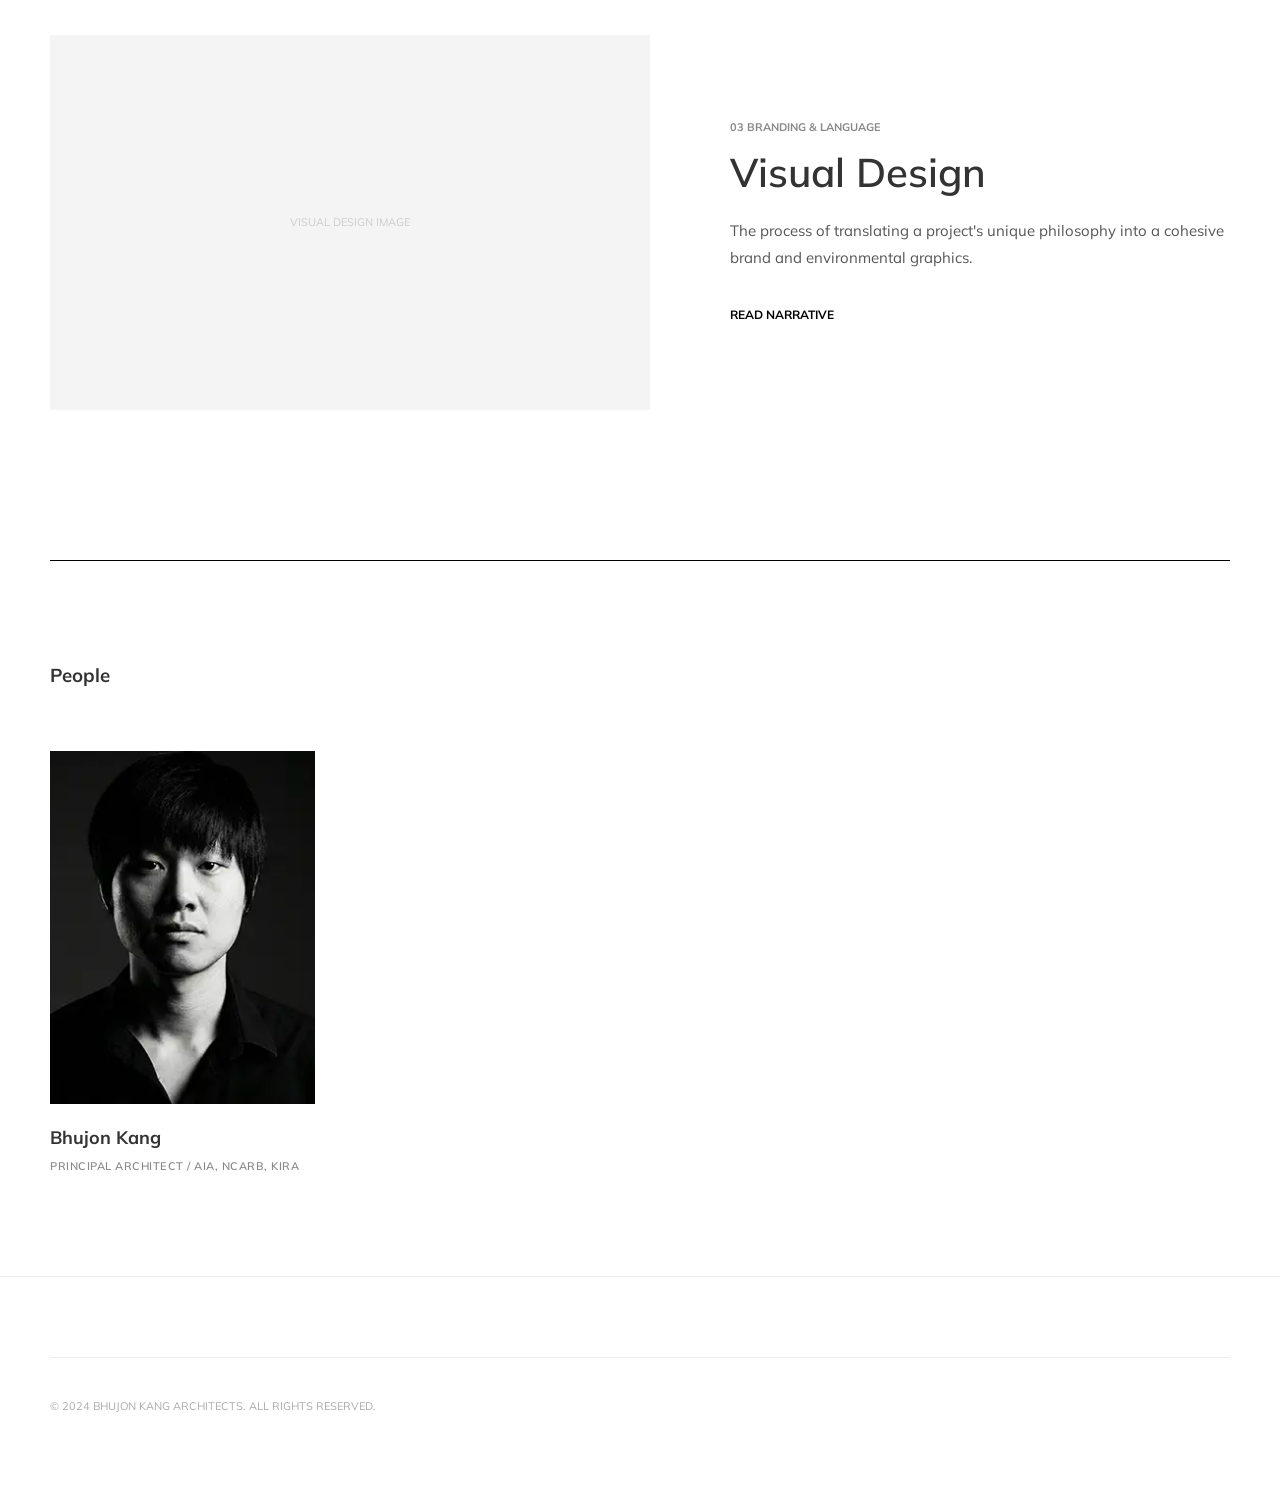
==== commit 12222dd6: "Update about.html" ====
--- a/about.html
+++ b/about.html
@@ -155,7 +155,7 @@
                 </a>
             </div>
             <div class="image-col">
-                <img src="images/02/15.webp" alt="Bhujon Kang Interior">   
+                <img src="images/02/04.webp" alt="Bhujon Kang Interior">   
             </div>
         </section>
 
